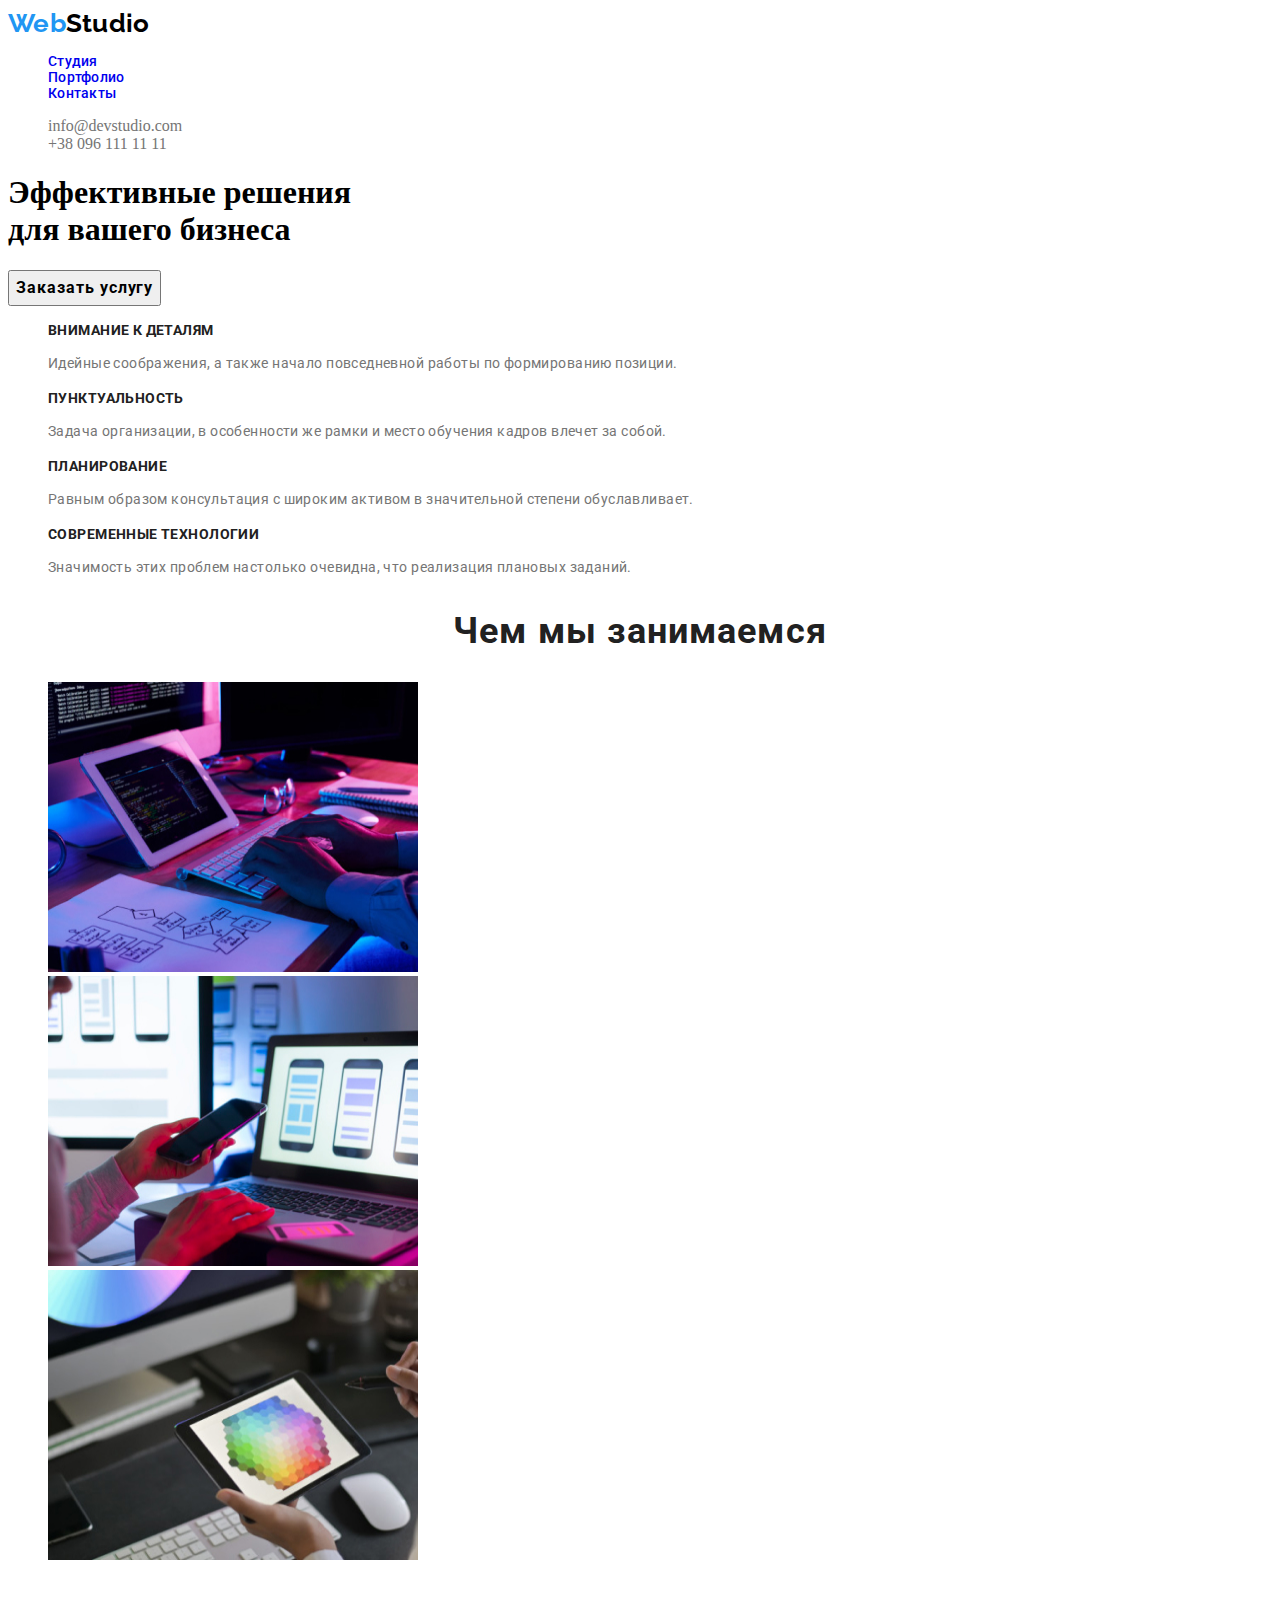
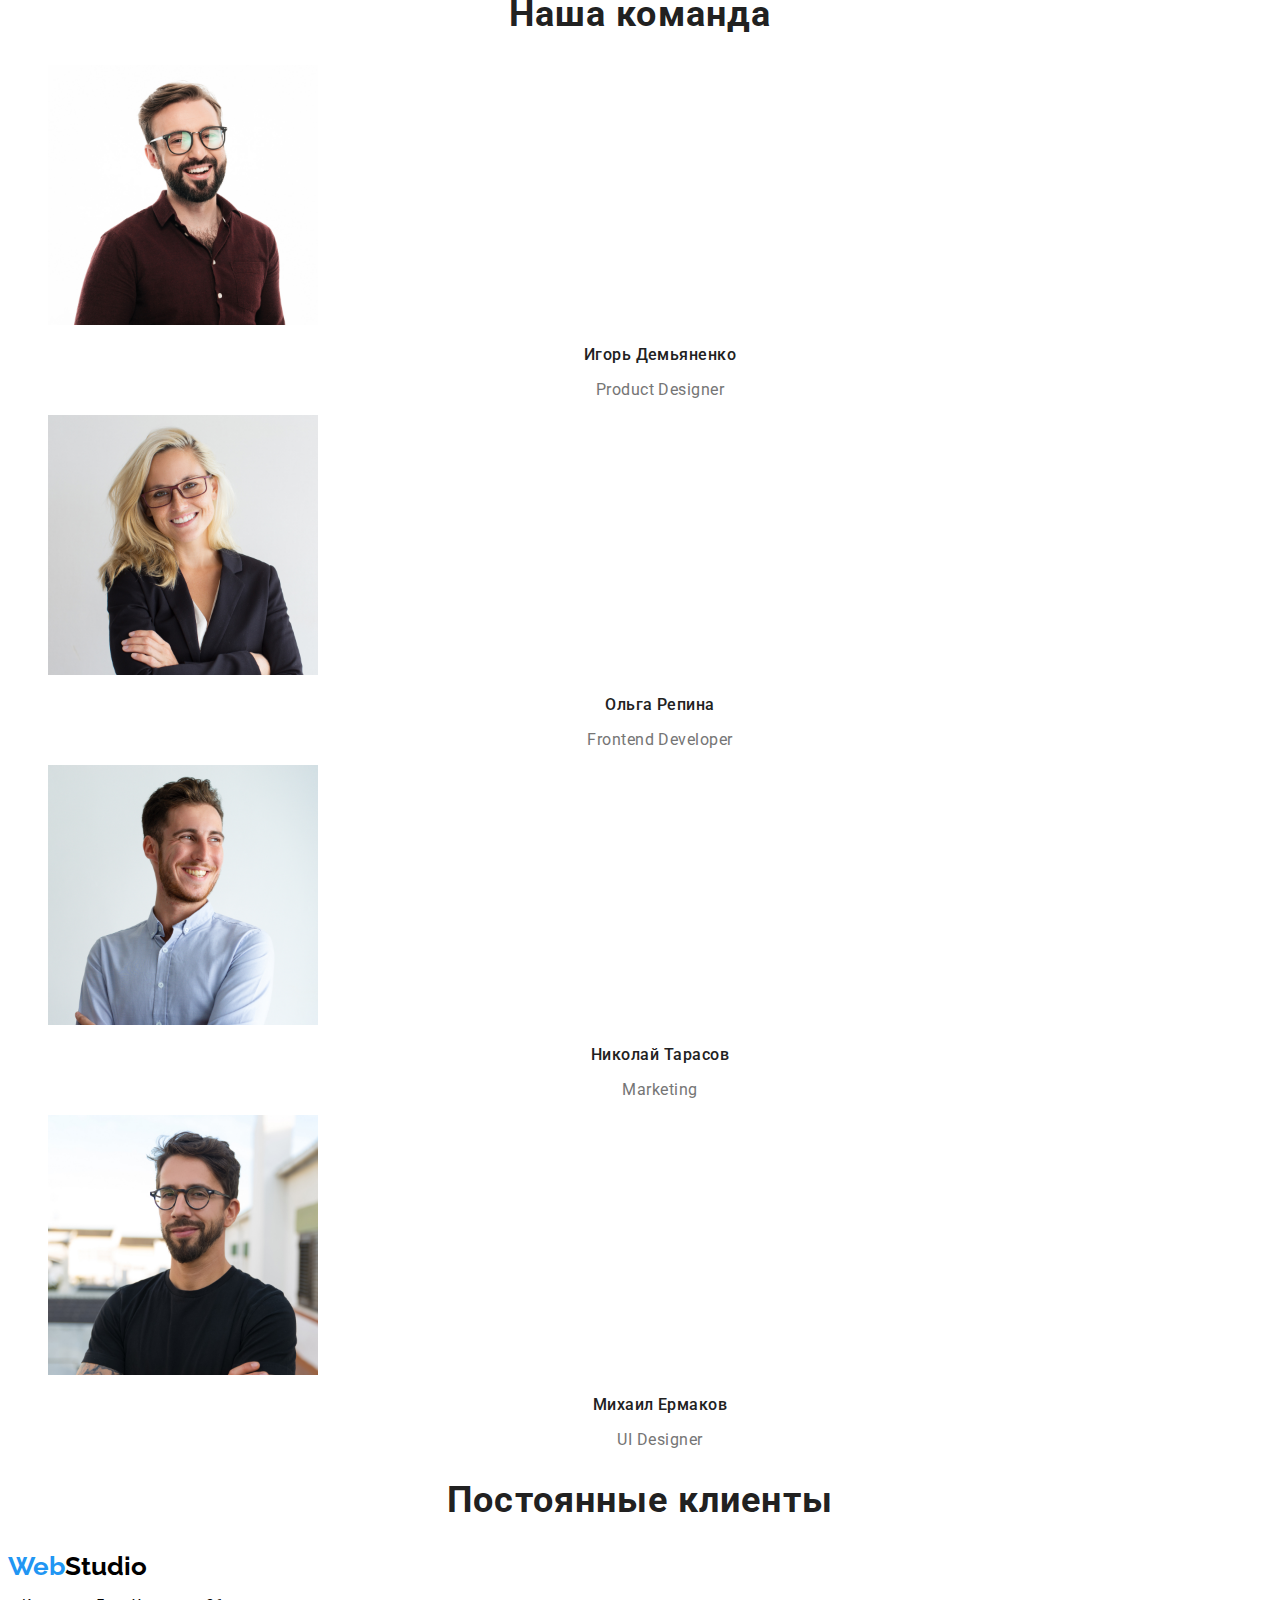
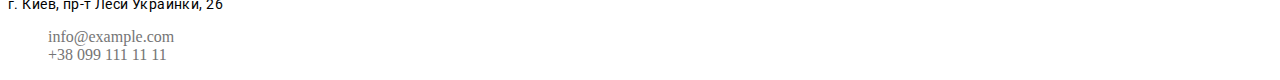
==== index.html @ 6f0ac0cc "Копирует файлы второй работы" ====
<!DOCTYPE html>
<html lang="ru">
<head>
    <meta charset="UTF-8">
    <meta name="viewport" content="width=device-width, initial-scale=1.0">
    <title lang="en">WebStudio</title>
    <link <link href="https://fonts.googleapis.com/css2?family=Raleway:wght@700&family=Roboto:wght@400;500;700;900&display=swap" rel="stylesheet">
    <link rel="stylesheet" href="https://cdnjs.cloudflare.com/ajax/libs/modern-normalize/1.0.0/modern-normalize.min.css" integrity="sha512-ISS7cAi1PEhQ8jnbJpJZMd29NlhNj4AWYyLOSp2CE/CsHxTCu+r+t0D2yoJudVrd0/8fTVPUVDzY5Tvli75u/g==" crossorigin="anonymous" />
    <link rel="stylesheet" href="./style.css">
</head>
<!---->
<body>
    <header>
        <nav class="nav">
            <a class="logo" lang="en" href="#">
            <span class="logo-first">Web</span><span class="logo-second">Studio</span>
            </a>
            <ul class="nav-list">

                <li class="nav-list"><a class="nav-list-studio" href="index.html">Студия</a></li>
                <li class="nav-list"><a class="nav-list-portfolio" href="portfolio.html">Портфолио</a></li>
                <li class="nav-list"><a class="nav-list-contacts" href="#">Контакты</a></li>
                
            </ul>
        </nav>
        <ul class="contacts">
            <li class="contacts"><a class="mail" href="mailto:info@devstudio.com">info@devstudio.com</a></li>
            <li class="contacts"><a class="tel" href="tel:+380961111111">+38 096 111 11 11</a></li>
        </ul>    
    </header>
    <main>
        <!-- HERO -->
        <section class="hero">
        <h1 class="hero-title">Эффективные решения<br> для вашего бизнеса</h1>
        <button class="hero-btn" type="button">Заказать услугу</button>
        </section>
        <!-- Преимущества работы -->
        <section class="advantages">
        <!-- <h2>Преимущества работы с нами</h2> -->
        <ul class="advantages-list">
            <li class="advantages-item">
                <h3 class="advantages-title">Внимание к деталям</h3>
                <p class="advantages-discription">Идейные соображения, а также начало повседневной работы по формированию позиции.</p>
            </li>
            <li>
                <h3 class="advantages-title">Пунктуальность</h3>
                <p class="advantages-discription">Задача организации, в особенности же рамки и место обучения кадров влечет за собой.</p>
            </li>
            <li>
                <h3 class="advantages-title">Планирование</h3>
                <p class="advantages-discription">Равным образом консультация с широким активом в значительной степени обуславливает.</p>
            </li>
            <li>
                <h3 class="advantages-title">Современные технологии</h3>
                <p class="advantages-discription">Значимость этих проблем настолько очевидна, что реализация плановых заданий.</p>
            </li>
        </ul>
        <h2 class="we_made-title">Чем мы занимаемся</h2>
        <ul class="we_made_job-list">
            <li><img src="Images/img.jpg" alt="Ноутбук на столе." width="370" height="290"></li>
            <li><img src="Images/img(1).jpg" alt="Телефон." width="370" height="290"></li>
            <li><img src="Images/img(2).jpg" alt="Планшет." width="370" height="290"></li>
        </ul>
        </section>
        <!-- Наша команда -->
        <section class="our_team">
        <h2 class="our_team-tilte">Наша команда</h2>
        <ul class="our-team-list">
            <li class="our_team-item"><img src="Images/img(3).jpg" alt="Игорь Демьяненко" width="270" height="260">
            <h3 class="our_team-item-title">Игорь Демьяненко</h3><p lang="en" class="our_team-item-position">Product Designer</p></li>
            <li class="our_team-item"><img src="Images/img(4).jpg" alt="Ольга Репина" width="270" height="260">
            <h3 class="our_team-item-title">Ольга Репина</h3><p lang="en" class="our_team-item-position">Frontend Developer</p></li>
            <li class="our_team-item"><img src="Images/img(5).jpg" alt="Николай Тарасов" width="270" height="260">
            <h3 class="our_team-item-title">Николай Тарасов</h3><p lang="en" class="our_team-item-position">Marketing</p></li>
            <li class="our_team-item"><img src="Images/img(6).jpg" alt="Михаил Ермаков" width="270" height="260">
            <h3 class="our_team-item-title">Михаил Ермаков</h3><p lang="en" class="our_team-item-position">UI Designer</p></li>
        </ul>
        </section>
        <section>
            <h2 class="constant-clients">Постоянные клиенты</h2>
        </section>
    </main> 
    <footer class="footer">
        <a class="logo" lang="en" href="#"> 
            <span class="logo-first">Web</span><span class="logo-second">Studio</span>
        </a>
        <address class="adress">
            <p class="adress-gorod">г. Киев, пр-т Леси Украинки, 26</p>
            <ul class="contacts">
                <li><a class="mail" href="mailto:info@example.com">info@example.com</a></li>
                <li><a class="tel" href="tel:+380991111111">+38 099 111 11 11</a></li>
            </ul>
        </address>
    </footer>  

</body>
</html>
---- style.css ----
:root{
    --accent-color:#2196F3;
    --roboto-font: Roboto, sans-serif;
    --raleway-font: Raleway, sans-serif;
    --titles-color: #212121;
    --items-color: #757575;

}
/*------------HEADER--------------*/ 
.logo{
font-family: var(--raleway-font);
font-weight: 700;
font-size: 26px;
line-height: 1.192;
text-decoration: none;    
}
.logo-first{
color: #2196F3;

}
.logo-second{
color: #000000;
}
.nav{
font-family: var(--roboto-font);
font-style: normal;
font-weight: 500;
font-size: 14px;
line-height: 1.143;
letter-spacing: 0.02em;
           
}
.nav-list{
    color: var(--titles-color);
}
.nav-list, .contacts, .advantages-list, .we_made_job-list, .our-team-list, .btn-list, .examples-list {
list-style: none;

}
.nav-list-studio, .nav-list-portfolio, .nav-list-contacts{
    text-decoration: none;
}
.nav-list-studio:hover, .nav-list-studio:focus, 
.nav-list-portfolio:hover, .nav-list-portfolio:focus, 
.nav-list-contacts:hover, .nav-list-contacts:focus {
    color: var(--accent-color);
}
.mail, .tel {
    text-decoration: none;
    color: var(--items-color);
    font-style: normal;
}
.mail:hover, .mail:focus, .tel:hover, .tel:focus{
    color:var(--accent-color);
}

}
/*-------------END HEADER----------------*/

/*-------------HERO----------------*/
.hero-title{
font-family: var(--roboto-font);
font-weight: 900;
font-size: 44px;
line-height: 1,364;
/* or 136% */

text-align: center;
letter-spacing: 0.06em;
text-transform: uppercase;

/*color: #FFFFFF;*/
}
.hero-btn{
font-family: var(--roboto-font);
font-style: normal;
font-weight: bold;
font-size: 16px;
line-height: 1.875;
/* identical to box height, or 187% */

display: flex;
align-items: center;
text-align: center;
letter-spacing: 0.06em;

/*color: #FFFFFF;*/
}
/*--------------END HERO--------------*/

/*--------------ADVANTAGES-------------*/
.advantages-title{
    
    font-family: var(--roboto-font);
    font-style: normal;
    font-weight: bold;
    font-size: 14px;
    line-height:1.143;
    letter-spacing: 0.03em;
    text-transform: uppercase;
    color: var(--titles-color);
}
.advantages-discription{
font-family: var(--roboto-font);
font-style: normal;
font-weight: normal;
font-size: 14px;
line-height: 1.714;
/* or 171% */
letter-spacing: 0.03em;
color: var(--items-color);
}
/*---------------END AVANTAGES--------------*/

/*---------------WE MADE--------------------*/


.we_made-title, .our_team-tilte, .constant-clients{
font-family: var(--roboto-font);
font-weight: 700;
font-size: 36px;
line-height: 1.167;
text-align: center;
letter-spacing: 0.03em;
color: var(--titles-color);
}

/*----------------END WE MADE----------------*/

/*---------------OUR TEAM--------------------*/

.our_team-item-title{
    font-family: var(--roboto-font);
    font-style: normal;
    font-weight: 500;
    font-size: 16px;
    line-height: 1.188;
    text-align: center;
    letter-spacing: 0.03em;
    color: var(--titles-color);
}
.our_team-item-position{
    font-family: var(--roboto-font);
font-style: normal;
font-weight: normal;
font-size: 16px;
line-height: 1.188;
text-align: center;
letter-spacing: 0.03em;
color: var(--items-color);
}
/*-----------------END OUR TEAM---------------*/

/*-----------------FOOTER---------------------*/

.adress-gorod{
    font-family: var(--roboto-font);
font-style: normal;
font-weight: normal;
font-size: 14px;
line-height: 24px1.714;
letter-spacing: 0.03em;
/*color: #FFFFFF;*/
}
/*------------------END FOOTER-----------------*/

/*------------------PORTFOLIO------------------*/

.btn-list{
font-family: var(--roboto-font);
font-style: normal;
font-weight: 500;
font-size: 16px;
line-height: 1.625;
text-align: center;
letter-spacing: 0.03em;
color: var(--titles-color);
}


.examples-title{
    font-family: var(--roboto-font);
font-style: normal;
font-weight: bold;
font-size: 18px;
line-height: 2;
letter-spacing: 0.06em;
color: var(--titles-color);
}
.example-description{
font-family: var(--roboto-font);
font-style: normal;
font-weight: normal;
font-size: 16px;
line-height: 1.875;
letter-spacing: 0.03em;
color: var(--items-color);
}

.btn-item:hover, .btn-item:focus{
    background-color: var(--accent-color); 
    color: #ffffff;
}
/*--------------END PORTFOLIO-----------*/
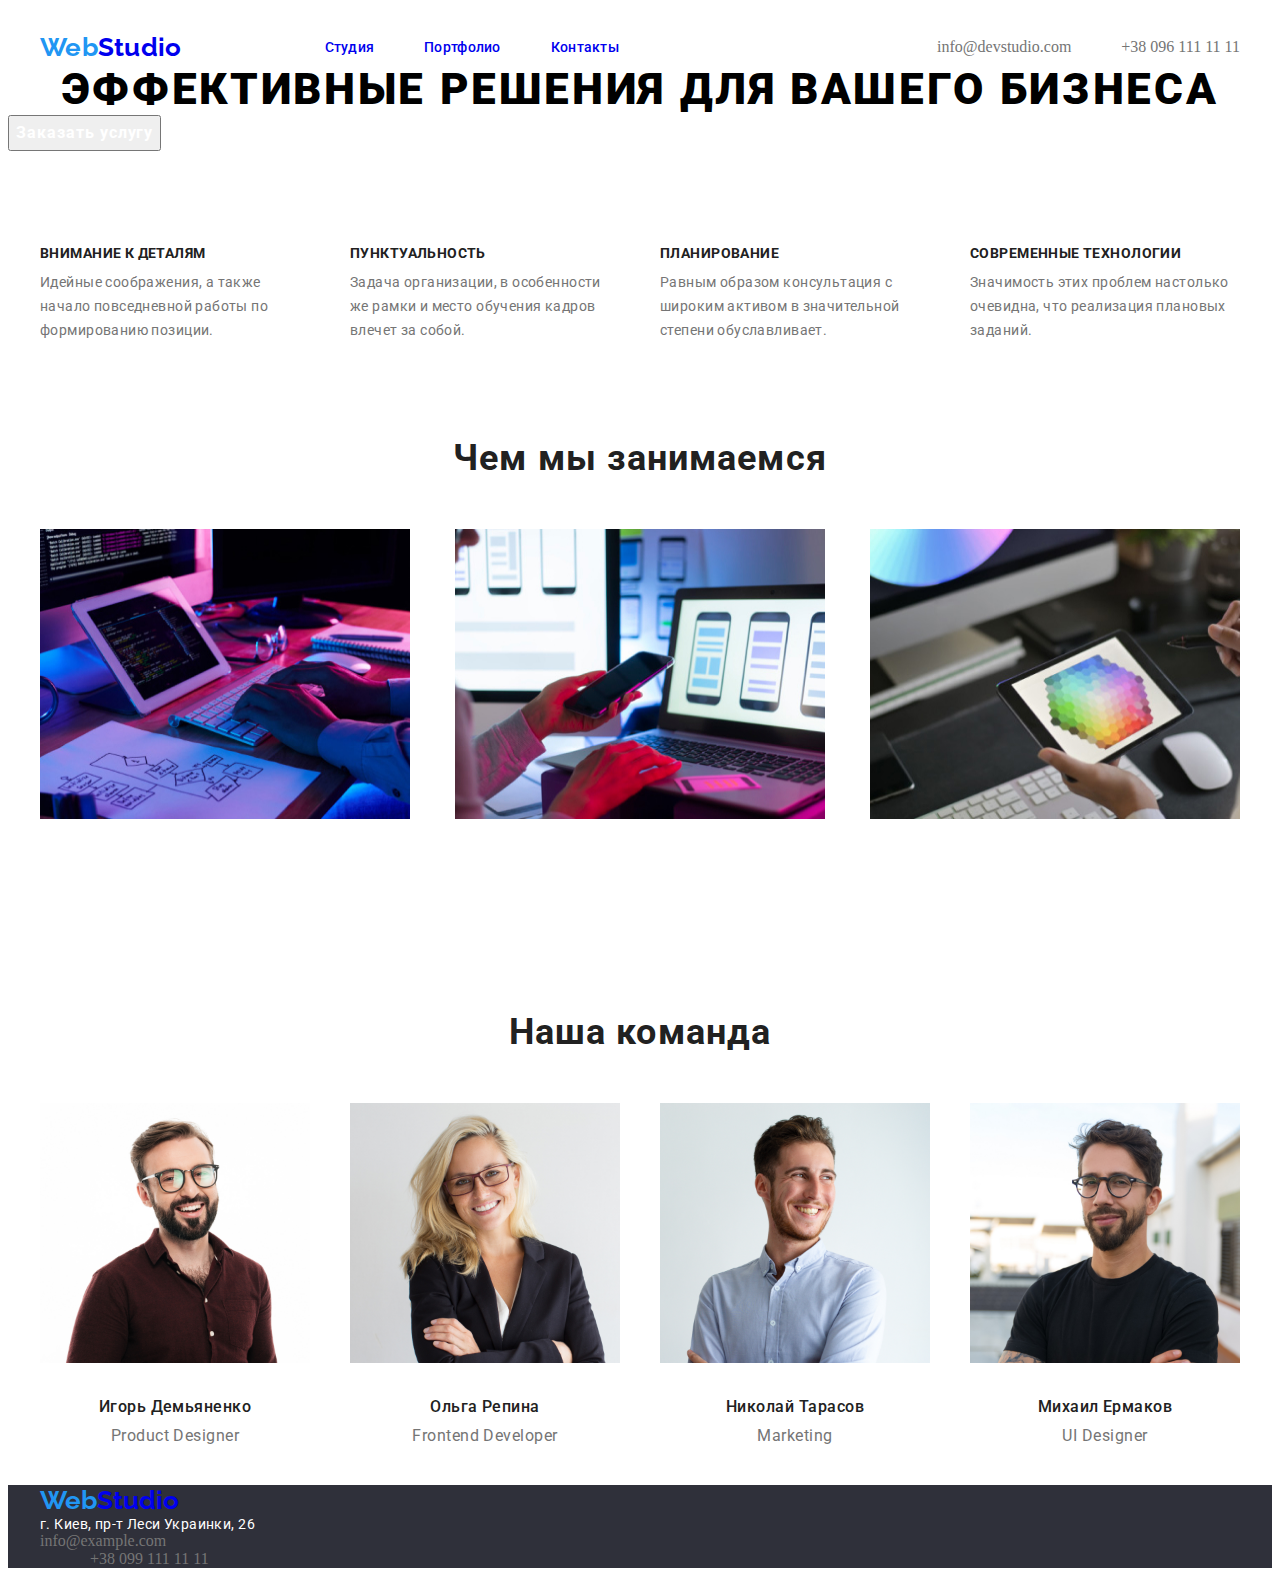
==== commit efccaef2: "Создает страницу студия" ====
--- a/index.html
+++ b/index.html
@@ -10,87 +10,108 @@
 </head>
 <!---->
 <body>
-    <header>
-        <nav class="nav">
-            <a class="logo" lang="en" href="#">
-            <span class="logo-first">Web</span><span class="logo-second">Studio</span>
-            </a>
-            <ul class="nav-list">
+    <header class="header">
+        <div class="container">
+                <nav class="nav">
+                    <div class="container-nav-list">
+                        <a class="logo" lang="en" href="#">
+                        <span class="logo-first">Web</span><span class="logo-second">Studio</span>
+                        </a>
+                        
+                            <ul class="nav-list">
 
-                <li class="nav-list"><a class="nav-list-studio" href="index.html">Студия</a></li>
-                <li class="nav-list"><a class="nav-list-portfolio" href="portfolio.html">Портфолио</a></li>
-                <li class="nav-list"><a class="nav-list-contacts" href="#">Контакты</a></li>
-                
-            </ul>
-        </nav>
-        <ul class="contacts">
-            <li class="contacts"><a class="mail" href="mailto:info@devstudio.com">info@devstudio.com</a></li>
-            <li class="contacts"><a class="tel" href="tel:+380961111111">+38 096 111 11 11</a></li>
-        </ul>    
+                                <li class="nav-list"><a class="nav-list-studio" href="index.html">Студия</a></li>
+                                <li class="nav-list"><a class="nav-list-portfolio" href="portfolio.html">Портфолио</a></li>
+                                <li class="nav-list"><a class="nav-list-contacts" href="#">Контакты</a></li>
+                                
+                            </ul>
+                    </div>
+                </nav>
+                <ul class="container-contacts">
+                    <li class="contacts"><a class="mail" href="mailto:info@devstudio.com">info@devstudio.com</a></li>
+                    <li class="contacts"><a class="tel" href="tel:+380961111111">+38 096 111 11 11</a></li>
+                </ul>
+            
+                            
+        </div>                    
     </header>
     <main>
         <!-- HERO -->
-        <section class="hero">
-        <h1 class="hero-title">Эффективные решения<br> для вашего бизнеса</h1>
-        <button class="hero-btn" type="button">Заказать услугу</button>
+        <section>
+            <div class="container-hero">   
+                <div class="hero-title"><h1 class="hero-title">Эффективные решения для вашего бизнеса</h1></div>
+                <div class="hero-btn"><button class="hero-btn" type="button"><span class="hero-btn-name">Заказать услугу</span></button></div>
+            </div>
         </section>
         <!-- Преимущества работы -->
         <section class="advantages">
         <!-- <h2>Преимущества работы с нами</h2> -->
         <ul class="advantages-list">
-            <li class="advantages-item">
-                <h3 class="advantages-title">Внимание к деталям</h3>
-                <p class="advantages-discription">Идейные соображения, а также начало повседневной работы по формированию позиции.</p>
-            </li>
-            <li>
-                <h3 class="advantages-title">Пунктуальность</h3>
-                <p class="advantages-discription">Задача организации, в особенности же рамки и место обучения кадров влечет за собой.</p>
-            </li>
-            <li>
-                <h3 class="advantages-title">Планирование</h3>
-                <p class="advantages-discription">Равным образом консультация с широким активом в значительной степени обуславливает.</p>
-            </li>
-            <li>
-                <h3 class="advantages-title">Современные технологии</h3>
-                <p class="advantages-discription">Значимость этих проблем настолько очевидна, что реализация плановых заданий.</p>
-            </li>
+            <div class="container-advantages-list container">
+                <li class="advantages-item">
+                    <h3 class="advantages-title">Внимание к деталям</h3>
+                    <p class="advantages-discription">Идейные соображения, а также начало повседневной работы по формированию позиции.</p>
+                </li>
+                <li class="advantages-item">
+                    <h3 class="advantages-title">Пунктуальность</h3>
+                    <p class="advantages-discription">Задача организации, в особенности же рамки и место обучения кадров влечет за собой.</p>
+                </li>
+                <li class="advantages-item">
+                    <h3 class="advantages-title">Планирование</h3>
+                    <p class="advantages-discription">Равным образом консультация с широким активом в значительной степени обуславливает.</p>
+                </li>
+                <li class="advantages-item">
+                    <h3 class="advantages-title">Современные технологии</h3>
+                    <p class="advantages-discription">Значимость этих проблем настолько очевидна, что реализация плановых заданий.</p>
+                </li>
+            </div>
         </ul>
-        <h2 class="we_made-title">Чем мы занимаемся</h2>
-        <ul class="we_made_job-list">
-            <li><img src="Images/img.jpg" alt="Ноутбук на столе." width="370" height="290"></li>
-            <li><img src="Images/img(1).jpg" alt="Телефон." width="370" height="290"></li>
-            <li><img src="Images/img(2).jpg" alt="Планшет." width="370" height="290"></li>
-        </ul>
+        <div class="container-we_made container">
+            <h2 class="we_made-title">Чем мы занимаемся</h2>
+            <ul>
+                <div class="we_made_job-list">
+                    <li><img src="Images/img.jpg" alt="Ноутбук на столе." width="370" height="290"></li>
+                    <li><img src="Images/img(1).jpg" alt="Телефон." width="370" height="290"></li>
+                    <li><img src="Images/img(2).jpg" alt="Планшет." width="370" height="290"></li>
+                </div>
+            </ul>
+        </div>
         </section>
         <!-- Наша команда -->
         <section class="our_team">
-        <h2 class="our_team-tilte">Наша команда</h2>
-        <ul class="our-team-list">
-            <li class="our_team-item"><img src="Images/img(3).jpg" alt="Игорь Демьяненко" width="270" height="260">
-            <h3 class="our_team-item-title">Игорь Демьяненко</h3><p lang="en" class="our_team-item-position">Product Designer</p></li>
-            <li class="our_team-item"><img src="Images/img(4).jpg" alt="Ольга Репина" width="270" height="260">
-            <h3 class="our_team-item-title">Ольга Репина</h3><p lang="en" class="our_team-item-position">Frontend Developer</p></li>
-            <li class="our_team-item"><img src="Images/img(5).jpg" alt="Николай Тарасов" width="270" height="260">
-            <h3 class="our_team-item-title">Николай Тарасов</h3><p lang="en" class="our_team-item-position">Marketing</p></li>
-            <li class="our_team-item"><img src="Images/img(6).jpg" alt="Михаил Ермаков" width="270" height="260">
-            <h3 class="our_team-item-title">Михаил Ермаков</h3><p lang="en" class="our_team-item-position">UI Designer</p></li>
-        </ul>
+            <div class="container-our_team container">
+                <h2 class="our_team-tilte">Наша команда</h2>
+                <ul>
+                    <div class="our-team-list">
+                        <li class="our_team-item"><img src="Images/img(3).jpg" alt="Игорь Демьяненко" width="270" height="260">
+                        <div class="name"><h3 class="our_team-item-title">Игорь Демьяненко</h3></div><div class="position"><p lang="en" class="our_team-item-position">Product Designer</p></div></li>
+                        <li class="our_team-item"><img src="Images/img(4).jpg" alt="Ольга Репина" width="270" height="260">
+                        <div class="name"><h3 class="our_team-item-title">Ольга Репина</h3></div><div class="position"><p lang="en" class="our_team-item-position">Frontend Developer</p></div></li>
+                        <li class="our_team-item"><img src="Images/img(5).jpg" alt="Николай Тарасов" width="270" height="260">
+                        <div class="name"><h3 class="our_team-item-title">Николай Тарасов</h3></div><div class="position"><p lang="en" class="our_team-item-position">Marketing</p></div></li>
+                        <li class="our_team-item"><img src="Images/img(6).jpg" alt="Михаил Ермаков" width="270" height="260">
+                        <div class="name"><h3 class="our_team-item-title">Михаил Ермаков</h3></div><div class="position"><p lang="en" class="our_team-item-position">UI Designer</p></div></li>
+                    </div>
+                </ul>
+            </div>
         </section>
-        <section>
+        <!-- <section>
             <h2 class="constant-clients">Постоянные клиенты</h2>
-        </section>
+        </section>-->
     </main> 
     <footer class="footer">
-        <a class="logo" lang="en" href="#"> 
-            <span class="logo-first">Web</span><span class="logo-second">Studio</span>
-        </a>
-        <address class="adress">
-            <p class="adress-gorod">г. Киев, пр-т Леси Украинки, 26</p>
-            <ul class="contacts">
-                <li><a class="mail" href="mailto:info@example.com">info@example.com</a></li>
-                <li><a class="tel" href="tel:+380991111111">+38 099 111 11 11</a></li>
-            </ul>
-        </address>
+        <div class="container">
+            <a class="logo" lang="en" href="#"> 
+                <span class="logo-first">Web</span><span class="logo-second">Studio</span>
+            </a>
+            <address class="adress">
+                <p class="adress-gorod">г. Киев, пр-т Леси Украинки, 26</p>
+                <ul class="contacts">
+                    <li><a class="mail" href="mailto:info@example.com">info@example.com</a></li>
+                    <li><a class="tel" href="tel:+380991111111">+38 099 111 11 11</a></li>
+                </ul>
+            </address>
+        </div>
     </footer>  
 
 </body>
--- a/style.css
+++ b/style.css
@@ -6,6 +6,25 @@
     --items-color: #757575;
 
 }
+
+h1,
+h2,
+h3,
+h4,
+h5,
+h6{
+    margin: 0;
+}
+
+ul,
+ol{
+    margin: 0;
+    padding: 0;
+}
+p{
+    margin: 0;
+}
+
 /*------------HEADER--------------*/ 
 .logo{
 font-family: var(--raleway-font);
@@ -18,9 +37,55 @@
 color: #2196F3;
 
 }
-.logo-second{
+.header>.logo-second{
 color: #000000;
 }
+
+.header .logo{
+    margin-right: 93px;
+}
+.nav-list:not(:first-child){
+  margin-left: 50px;  
+}
+
+
+.tel{
+    margin-left: 50px;
+}
+
+.container{
+    width: 1200px;
+    padding: 0 15px;
+    margin: 0 auto;
+   /* display: flex;
+    align-items: center;
+    justify-content: space-between;*/
+}
+.header>.container{
+    display: flex;
+    align-items: center;
+    justify-content: space-between;
+    padding-top: 24px;
+}
+.container-nav-list{
+    display: flex;
+    align-items: center;
+}
+.nav-list{
+    display: flex;
+    align-items: center;
+}
+.container-contacts{
+    display: flex;
+    align-items: center;
+    
+}
+
+
+
+
+
+
 .nav{
 font-family: var(--roboto-font);
 font-style: normal;
@@ -39,6 +104,7 @@
 }
 .nav-list-studio, .nav-list-portfolio, .nav-list-contacts{
     text-decoration: none;
+    
 }
 .nav-list-studio:hover, .nav-list-studio:focus, 
 .nav-list-portfolio:hover, .nav-list-portfolio:focus, 
@@ -58,19 +124,26 @@
 /*-------------END HEADER----------------*/
 
 /*-------------HERO----------------*/
+
+.container-hero{
+   display: flex;
+   flex-direction: column;
+   align-items: baseline;
+}
+
 .hero-title{
 font-family: var(--roboto-font);
 font-weight: 900;
 font-size: 44px;
 line-height: 1,364;
-/* or 136% */
-
 text-align: center;
 letter-spacing: 0.06em;
 text-transform: uppercase;
-
+margin: auto;
 /*color: #FFFFFF;*/
 }
+
+
 .hero-btn{
 font-family: var(--roboto-font);
 font-style: normal;
@@ -79,12 +152,22 @@
 line-height: 1.875;
 /* identical to box height, or 187% */
 
+/*color: #FFFFFF;*/
+.hero-btn-name{
+font-family: var(--roboto-font);
+font-style: normal;
+font-weight: bold;
+font-size: 16px;
+line-height: 1.875;
+/* identical to box height, or 187% */
+
 display: flex;
 align-items: center;
 text-align: center;
 letter-spacing: 0.06em;
 
-/*color: #FFFFFF;*/
+color: #FFFFFF;
+}
 }
 /*--------------END HERO--------------*/
 
@@ -109,7 +192,23 @@
 /* or 171% */
 letter-spacing: 0.03em;
 color: var(--items-color);
-}
+max-width: 270px;
+margin-top: 10px;
+}
+
+.container-advantages-list{
+    display: flex;
+    align-items: center;
+    margin-top: 94px;
+    justify-content: space-between;
+
+}
+
+
+.container-advantages-list:not(:last-child){
+    margin-right: 30px;
+}
+
 /*---------------END AVANTAGES--------------*/
 
 /*---------------WE MADE--------------------*/
@@ -125,9 +224,27 @@
 color: var(--titles-color);
 }
 
+.container-we_made{
+    margin-top: 94px;
+}
+.we_made_job-list{
+    display: flex;
+    justify-content: space-between;
+    margin-top: 50px;
+}
+.we_made_job-list:not(:last-child){
+    margin-right: 30px;
+}
 /*----------------END WE MADE----------------*/
 
 /*---------------OUR TEAM--------------------*/
+.name{
+    padding-top: 30px;
+
+}
+.position{
+    margin-top: 10px;
+}
 
 .our_team-item-title{
     font-family: var(--roboto-font);
@@ -138,6 +255,7 @@
     text-align: center;
     letter-spacing: 0.03em;
     color: var(--titles-color);
+    
 }
 .our_team-item-position{
     font-family: var(--roboto-font);
@@ -148,10 +266,33 @@
 text-align: center;
 letter-spacing: 0.03em;
 color: var(--items-color);
+margin-bottom: 10px;
+}
+
+.container-our_team{
+    margin-top: 94px;
+    padding-top: 94px;
+}
+.our-team-list{
+    display: flex;
+    justify-content: space-between;
+    margin-top: 50px;
+    padding-bottom: 30px;
+}
+.our-team-list:not(:last-child){
+    margin-right: 30px;
+
 }
 /*-----------------END OUR TEAM---------------*/
 
 /*-----------------FOOTER---------------------*/
+
+.footer{
+    background-color: #2F303A;
+}
+.footer>.logo-second{
+    color: #ffffff;
+}
 
 .adress-gorod{
     font-family: var(--roboto-font);
@@ -160,7 +301,7 @@
 font-size: 14px;
 line-height: 24px1.714;
 letter-spacing: 0.03em;
-/*color: #FFFFFF;*/
+color: #FFFFFF;
 }
 /*------------------END FOOTER-----------------*/
 
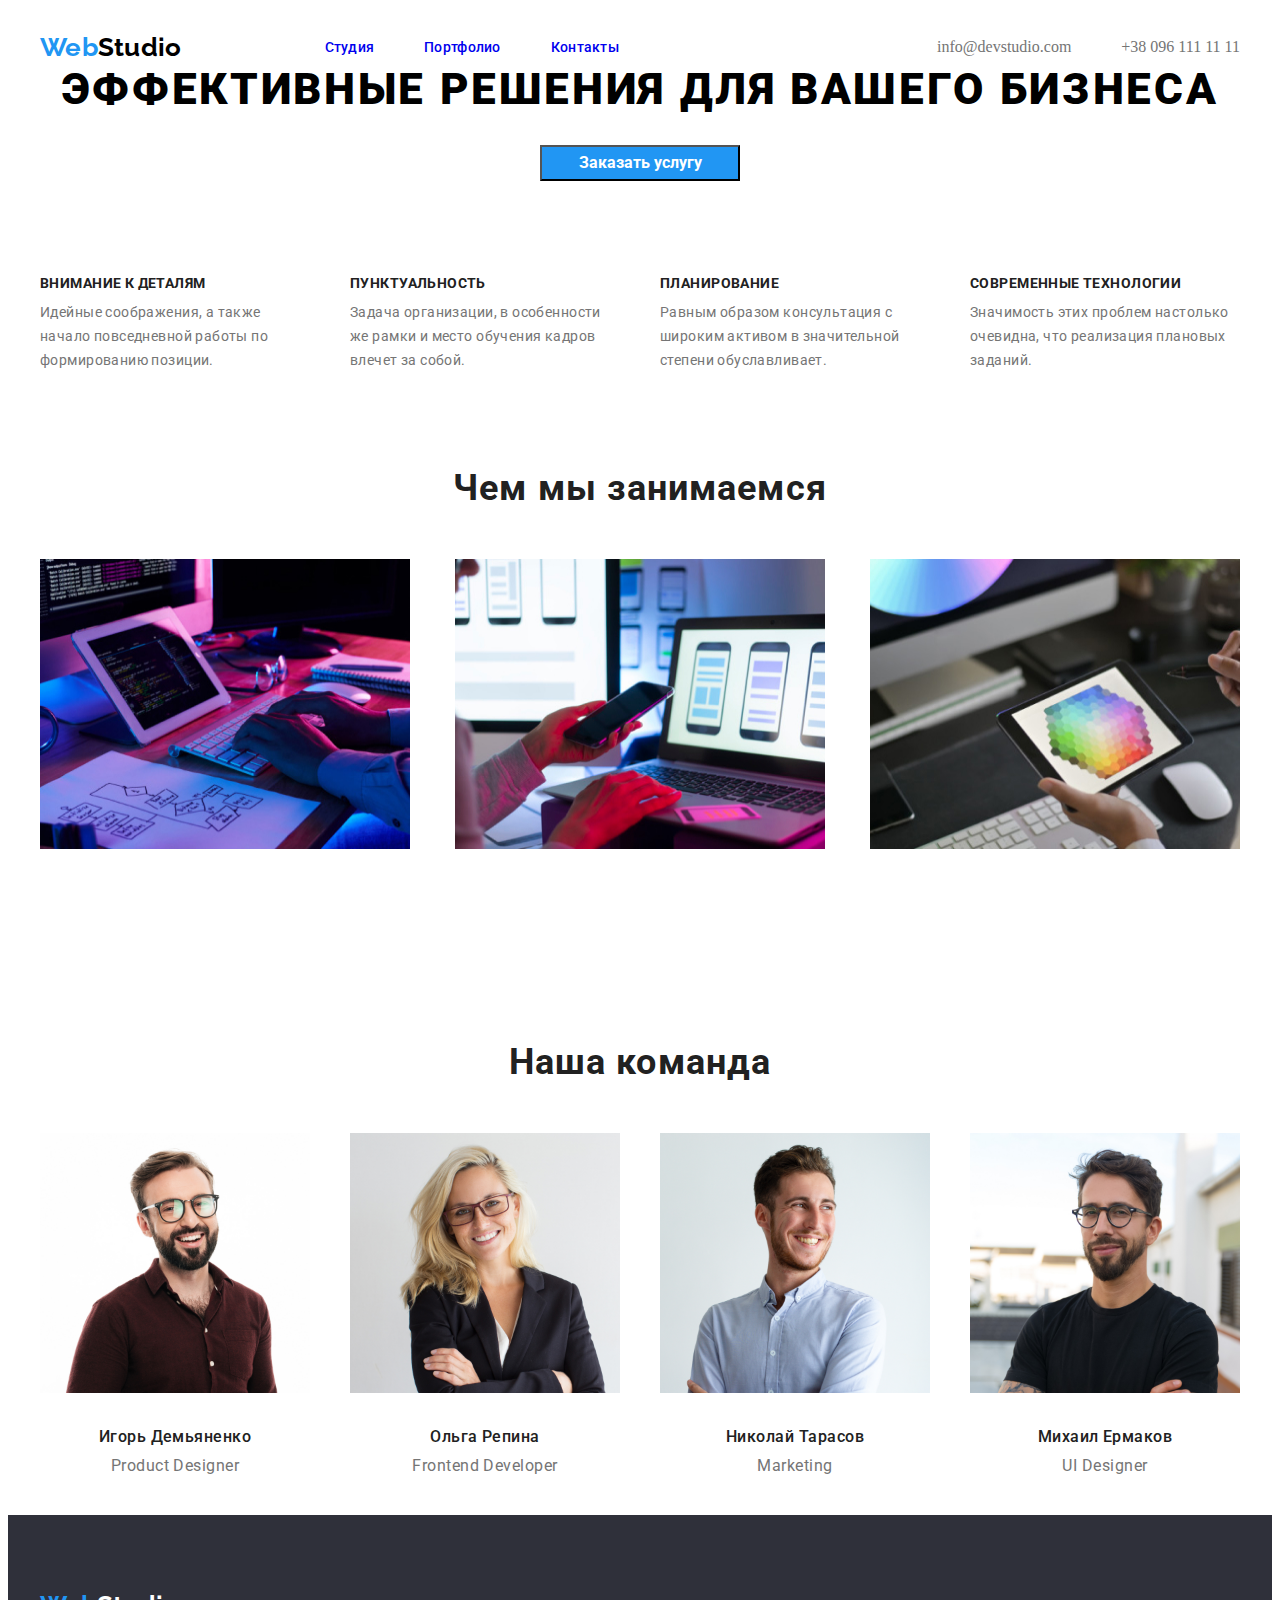
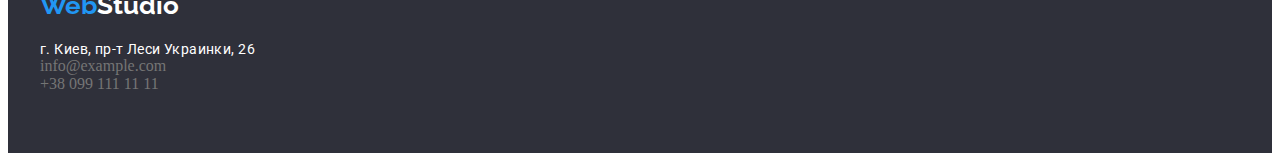
==== commit 2d6f2fdf: "Добавляет футер" ====
--- a/index.html
+++ b/index.html
@@ -29,7 +29,7 @@
                 </nav>
                 <ul class="container-contacts">
                     <li class="contacts"><a class="mail" href="mailto:info@devstudio.com">info@devstudio.com</a></li>
-                    <li class="contacts"><a class="tel" href="tel:+380961111111">+38 096 111 11 11</a></li>
+                    <li class="contacts"><a class="tel tel-head" href="tel:+380961111111">+38 096 111 11 11</a></li>
                 </ul>
             
                             
@@ -40,7 +40,7 @@
         <section>
             <div class="container-hero">   
                 <div class="hero-title"><h1 class="hero-title">Эффективные решения для вашего бизнеса</h1></div>
-                <div class="hero-btn"><button class="hero-btn" type="button"><span class="hero-btn-name">Заказать услугу</span></button></div>
+                <div class="container-hero-btn"><button class="hero-btn" type="button"><span class="hero-btn-name">Заказать услугу</span></button></div>
             </div>
         </section>
         <!-- Преимущества работы -->
@@ -101,15 +101,18 @@
     </main> 
     <footer class="footer">
         <div class="container">
-            <a class="logo" lang="en" href="#"> 
-                <span class="logo-first">Web</span><span class="logo-second">Studio</span>
-            </a>
+            <div class="container-logo">
+                <a class="logo" lang="en" href="#"> 
+                    <span class="logo-first">Web</span><span class="logo-foot">Studio</span></a> 
+            </div>
             <address class="adress">
-                <p class="adress-gorod">г. Киев, пр-т Леси Украинки, 26</p>
-                <ul class="contacts">
-                    <li><a class="mail" href="mailto:info@example.com">info@example.com</a></li>
-                    <li><a class="tel" href="tel:+380991111111">+38 099 111 11 11</a></li>
-                </ul>
+                <div class="container-adress">
+                    <p class="adress-gorod">г. Киев, пр-т Леси Украинки, 26</p>
+                    <ul class="contacts">
+                        <li><a class="mail" href="mailto:info@example.com">info@example.com</a></li>
+                        <li><a class="tel" href="tel:+380991111111">+38 099 111 11 11</a></li>
+                    </ul>
+                </div>
             </address>
         </div>
     </footer>  
--- a/style.css
+++ b/style.css
@@ -37,7 +37,7 @@
 color: #2196F3;
 
 }
-.header>.logo-second{
+.logo-second{
 color: #000000;
 }
 
@@ -49,7 +49,7 @@
 }
 
 
-.tel{
+.tel-head{
     margin-left: 50px;
 }
 
@@ -126,9 +126,9 @@
 /*-------------HERO----------------*/
 
 .container-hero{
-   display: flex;
-   flex-direction: column;
-   align-items: baseline;
+    text-align: center;
+
+    padding-top: 200px;
 }
 
 .hero-title{
@@ -136,39 +136,42 @@
 font-weight: 900;
 font-size: 44px;
 line-height: 1,364;
-text-align: center;
 letter-spacing: 0.06em;
 text-transform: uppercase;
-margin: auto;
+text-align: center;
+margin-bottom: 30px;
 /*color: #FFFFFF;*/
 }
 
 
 .hero-btn{
+font-family: var(--roboto-font);
+font-style: normal;
+font-weight: bold;
+font-size: 16px;
+line-height: 1.875;
+text-align: center;
+min-width: 200px;
+background-color: var(--accent-color);
+
+/* identical to box height, or 187% */
+
+color: #FFFFFF;
+}
+
+.hero-btn-name{
 font-family: var(--roboto-font);
 font-style: normal;
 font-weight: bold;
 font-size: 16px;
 line-height: 1.875;
 /* identical to box height, or 187% */
-
-/*color: #FFFFFF;*/
-.hero-btn-name{
-font-family: var(--roboto-font);
-font-style: normal;
-font-weight: bold;
-font-size: 16px;
-line-height: 1.875;
-/* identical to box height, or 187% */
-
-display: flex;
-align-items: center;
-text-align: center;
-letter-spacing: 0.06em;
-
-color: #FFFFFF;
-}
-}
+}
+
+.container-hero-btn{
+    text-align: center;
+}
+
 /*--------------END HERO--------------*/
 
 /*--------------ADVANTAGES-------------*/
@@ -289,9 +292,18 @@
 
 .footer{
     background-color: #2F303A;
-}
-.footer>.logo-second{
-    color: #ffffff;
+    padding-top: 75px;
+    padding-bottom: 60px;
+}
+.logo-foot{
+    color: #ffffff;    
+}
+
+.container-logo{
+margin-bottom: 20px;
+}
+.container-address{
+    text-align: left;
 }
 
 .adress-gorod{
@@ -303,6 +315,9 @@
 letter-spacing: 0.03em;
 color: #FFFFFF;
 }
+
+
+
 /*------------------END FOOTER-----------------*/
 
 /*------------------PORTFOLIO------------------*/
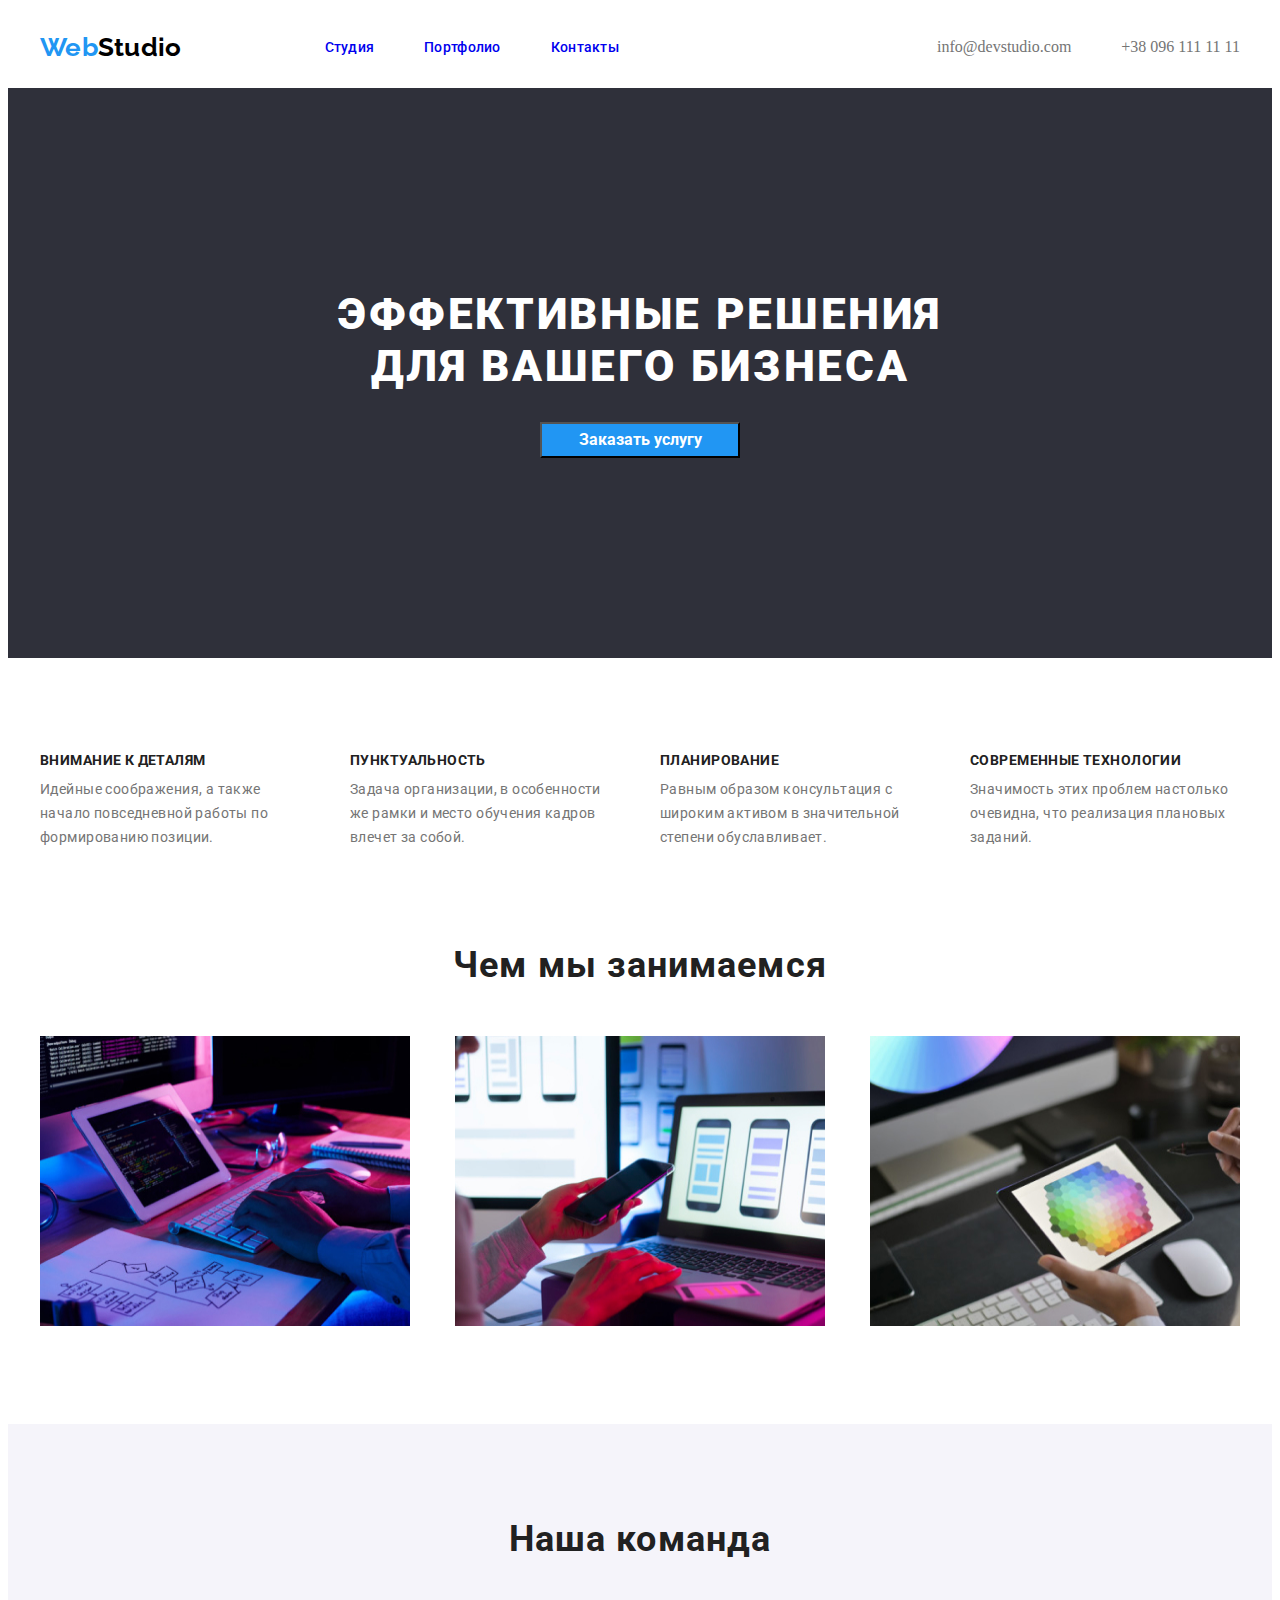
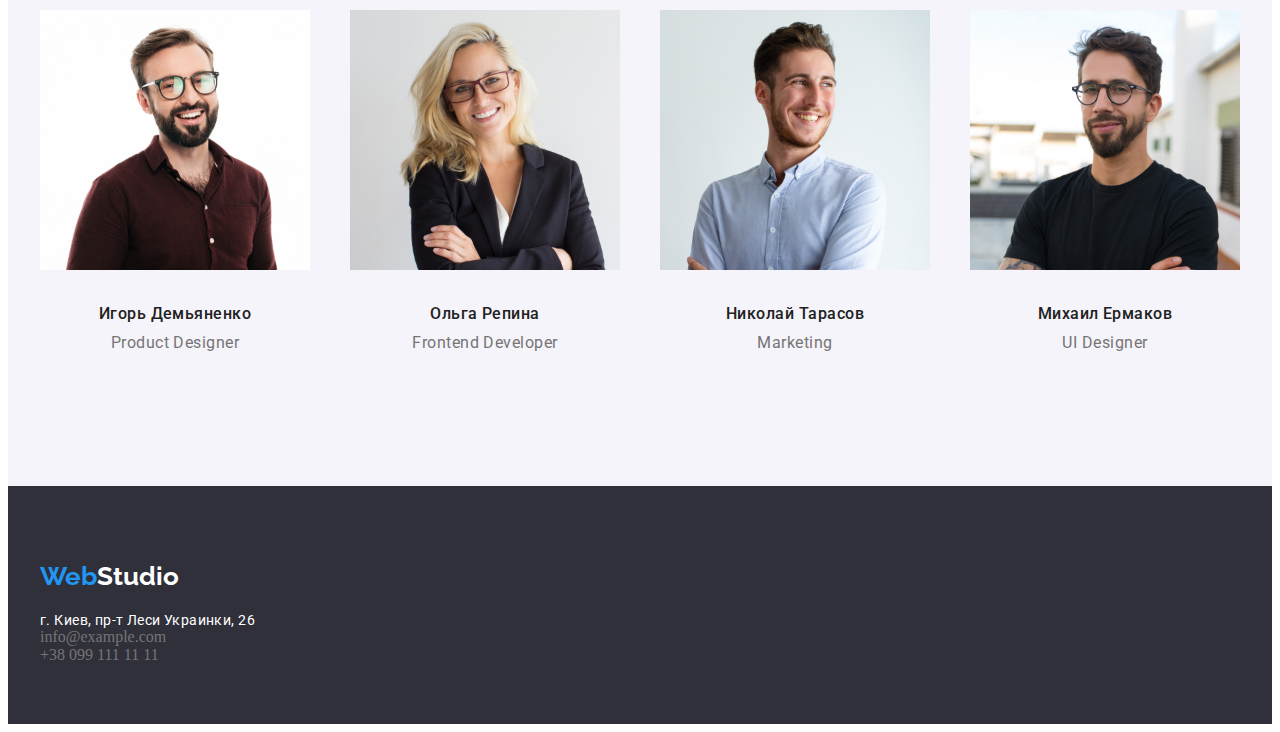
==== commit 70ecf064: "Позиционирует портфолио" ====
--- a/index.html
+++ b/index.html
@@ -37,45 +37,48 @@
     </header>
     <main>
         <!-- HERO -->
-        <section>
+        <section class="hero">
             <div class="container-hero">   
-                <div class="hero-title"><h1 class="hero-title">Эффективные решения для вашего бизнеса</h1></div>
+                <div class="hero-title"><h1 class="hero-title">Эффективные решения<br> для вашего бизнеса</h1></div>
                 <div class="container-hero-btn"><button class="hero-btn" type="button"><span class="hero-btn-name">Заказать услугу</span></button></div>
             </div>
         </section>
         <!-- Преимущества работы -->
         <section class="advantages">
-        <!-- <h2>Преимущества работы с нами</h2> -->
-        <ul class="advantages-list">
-            <div class="container-advantages-list container">
-                <li class="advantages-item">
-                    <h3 class="advantages-title">Внимание к деталям</h3>
-                    <p class="advantages-discription">Идейные соображения, а также начало повседневной работы по формированию позиции.</p>
-                </li>
-                <li class="advantages-item">
-                    <h3 class="advantages-title">Пунктуальность</h3>
-                    <p class="advantages-discription">Задача организации, в особенности же рамки и место обучения кадров влечет за собой.</p>
-                </li>
-                <li class="advantages-item">
-                    <h3 class="advantages-title">Планирование</h3>
-                    <p class="advantages-discription">Равным образом консультация с широким активом в значительной степени обуславливает.</p>
-                </li>
-                <li class="advantages-item">
-                    <h3 class="advantages-title">Современные технологии</h3>
-                    <p class="advantages-discription">Значимость этих проблем настолько очевидна, что реализация плановых заданий.</p>
-                </li>
-            </div>
-        </ul>
-        <div class="container-we_made container">
-            <h2 class="we_made-title">Чем мы занимаемся</h2>
-            <ul>
-                <div class="we_made_job-list">
-                    <li><img src="Images/img.jpg" alt="Ноутбук на столе." width="370" height="290"></li>
-                    <li><img src="Images/img(1).jpg" alt="Телефон." width="370" height="290"></li>
-                    <li><img src="Images/img(2).jpg" alt="Планшет." width="370" height="290"></li>
+            <!-- <h2>Преимущества работы с нами</h2> -->
+            <ul class="advantages-list">
+                <div class="container-advantages-list container">
+                    <li class="advantages-item">
+                        <h3 class="advantages-title">Внимание к деталям</h3>
+                        <p class="advantages-discription">Идейные соображения, а также начало повседневной работы по формированию позиции.</p>
+                    </li>
+                    <li class="advantages-item">
+                        <h3 class="advantages-title">Пунктуальность</h3>
+                        <p class="advantages-discription">Задача организации, в особенности же рамки и место обучения кадров влечет за собой.</p>
+                    </li>
+                    <li class="advantages-item">
+                        <h3 class="advantages-title">Планирование</h3>
+                        <p class="advantages-discription">Равным образом консультация с широким активом в значительной степени обуславливает.</p>
+                    </li>
+                    <li class="advantages-item">
+                        <h3 class="advantages-title">Современные технологии</h3>
+                        <p class="advantages-discription">Значимость этих проблем настолько очевидна, что реализация плановых заданий.</p>
+                    </li>
                 </div>
             </ul>
-        </div>
+        </section>
+        <!--Чем мы занимаемся-->
+        <section>  
+            <div class="container-we_made container">
+                <h2 class="we_made-title">Чем мы занимаемся</h2>
+                <ul>
+                    <div class="we_made_job-list">
+                        <li><img src="Images/img.jpg" alt="Ноутбук на столе." width="370" height="290"></li>
+                        <li><img src="Images/img(1).jpg" alt="Телефон." width="370" height="290"></li>
+                        <li><img src="Images/img(2).jpg" alt="Планшет." width="370" height="290"></li>
+                    </div>
+                </ul>
+            </div>
         </section>
         <!-- Наша команда -->
         <section class="our_team">
--- a/style.css
+++ b/style.css
@@ -40,6 +40,9 @@
 .logo-second{
 color: #000000;
 }
+.header{
+    padding-bottom: 25px;
+}
 
 .header .logo{
     margin-right: 93px;
@@ -82,10 +85,6 @@
 }
 
 
-
-
-
-
 .nav{
 font-family: var(--roboto-font);
 font-style: normal;
@@ -125,10 +124,18 @@
 
 /*-------------HERO----------------*/
 
+
+.hero{
+    padding-bottom: 200px;
+    padding-top: 200px;
+    background-color: #2F303A;
+
+}
 .container-hero{
     text-align: center;
-
+    padding-bottom: 200px;
     padding-top: 200px;
+    background-color: #2F303A;
 }
 
 .hero-title{
@@ -140,7 +147,7 @@
 text-transform: uppercase;
 text-align: center;
 margin-bottom: 30px;
-/*color: #FFFFFF;*/
+color: #FFFFFF;
 }
 
 
@@ -202,7 +209,9 @@
 .container-advantages-list{
     display: flex;
     align-items: center;
-    margin-top: 94px;
+    padding-top: 94px;
+    padding-bottom: 94px;
+    
     justify-content: space-between;
 
 }
@@ -228,7 +237,7 @@
 }
 
 .container-we_made{
-    margin-top: 94px;
+    padding-bottom: 94px;
 }
 .we_made_job-list{
     display: flex;
@@ -273,8 +282,9 @@
 }
 
 .container-our_team{
-    margin-top: 94px;
+
     padding-top: 94px;
+    padding-bottom: 94px;
 }
 .our-team-list{
     display: flex;
@@ -285,6 +295,10 @@
 .our-team-list:not(:last-child){
     margin-right: 30px;
 
+}
+
+.our_team{
+    background-color: #F5F4FA;
 }
 /*-----------------END OUR TEAM---------------*/
 
@@ -307,7 +321,7 @@
 }
 
 .adress-gorod{
-    font-family: var(--roboto-font);
+font-family: var(--roboto-font);
 font-style: normal;
 font-weight: normal;
 font-size: 14px;
@@ -322,6 +336,24 @@
 
 /*------------------PORTFOLIO------------------*/
 
+.container-btn-list{
+display: flex;
+justify-content: center;
+padding-bottom: 34px;
+
+}
+.container-examples-list-line{
+    display: flex;
+    justify-content: space-between;
+    padding-bottom: 30px;
+}
+.card{
+    padding-top: 20px;
+    padding-bottom: 20px;
+    padding-left: 24px;
+    padding-right: 24px;
+}
+
 .btn-list{
 font-family: var(--roboto-font);
 font-style: normal;
@@ -331,6 +363,9 @@
 text-align: center;
 letter-spacing: 0.03em;
 color: var(--titles-color);
+}
+.btn-sheet:not(:last-child){
+    margin-right: 8px;
 }
 
 
@@ -342,6 +377,7 @@
 line-height: 2;
 letter-spacing: 0.06em;
 color: var(--titles-color);
+padding-bottom: 4px;
 }
 .example-description{
 font-family: var(--roboto-font);
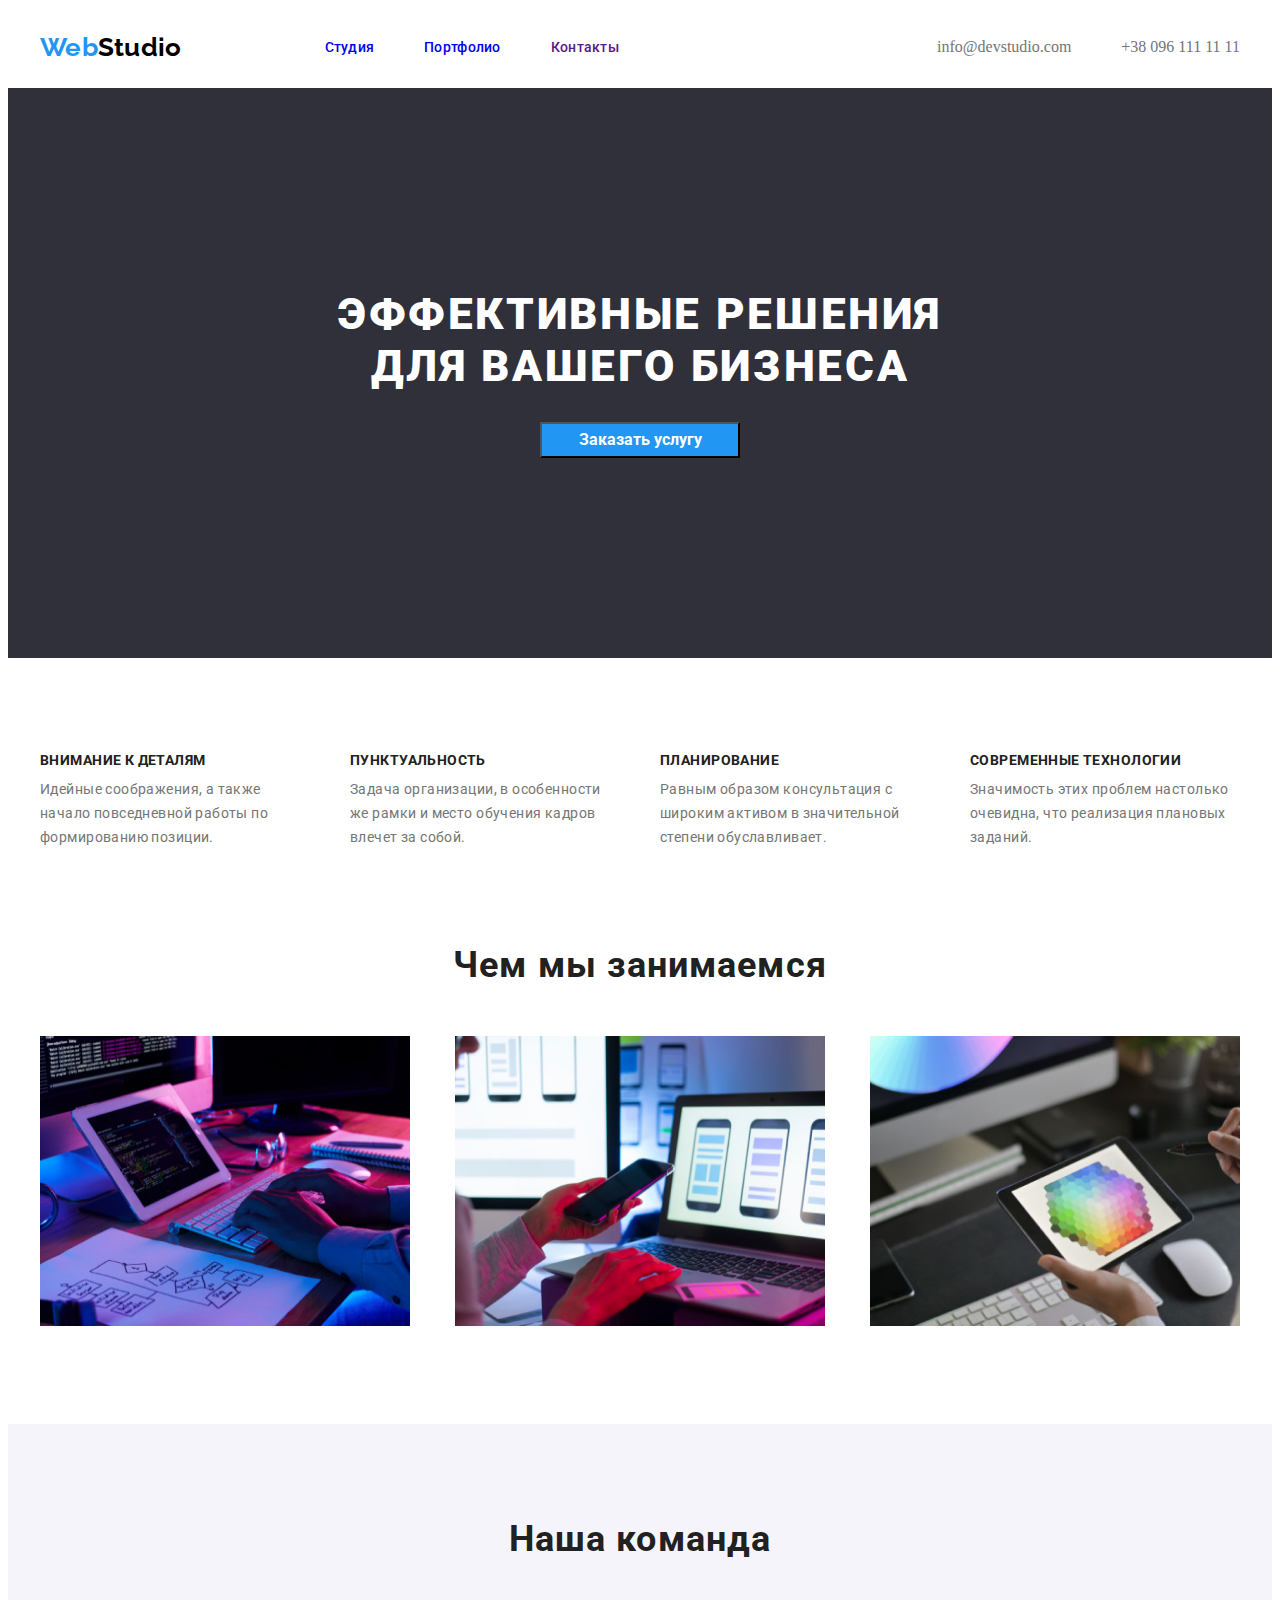
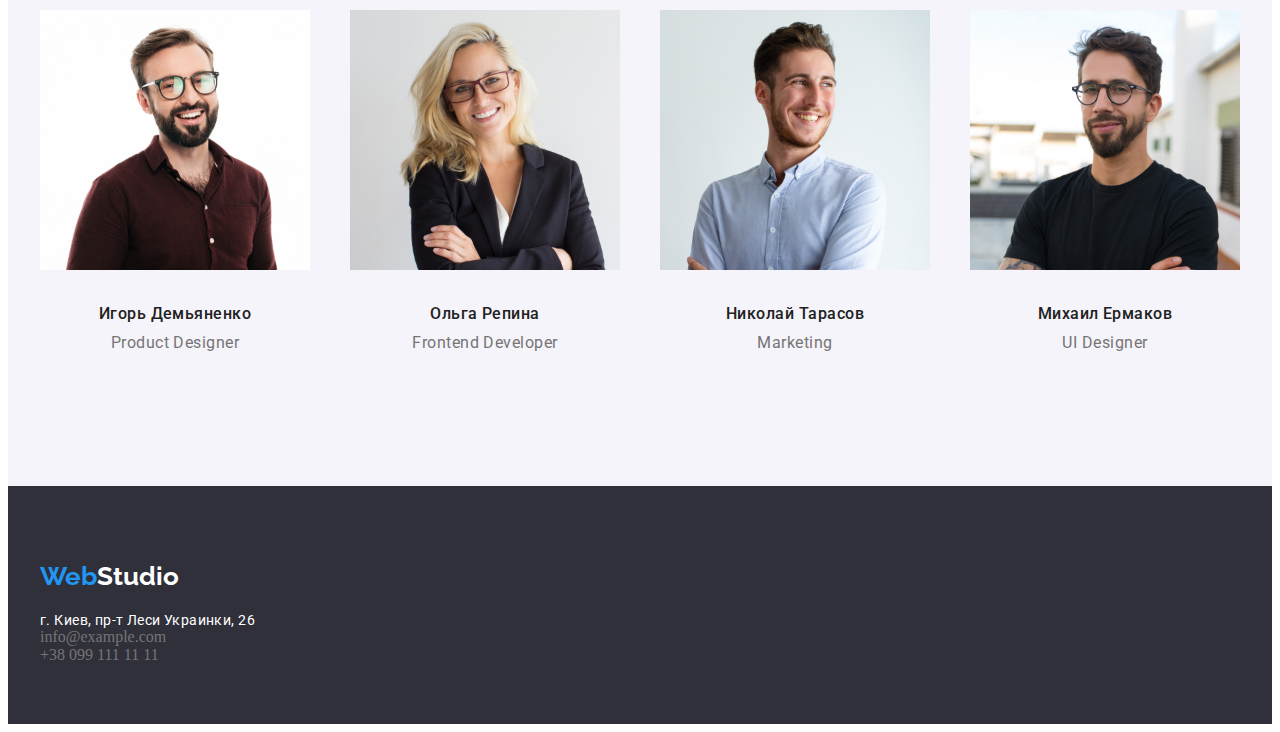
==== commit d4dd518a: "Фиксит ошибки" ====
--- a/index.html
+++ b/index.html
@@ -22,7 +22,7 @@
 
                                 <li class="nav-list"><a class="nav-list-studio" href="index.html">Студия</a></li>
                                 <li class="nav-list"><a class="nav-list-portfolio" href="portfolio.html">Портфолио</a></li>
-                                <li class="nav-list"><a class="nav-list-contacts" href="#">Контакты</a></li>
+                                <li class="nav-list"><a class="nav-list-contacts" href="">Контакты</a></li>
                                 
                             </ul>
                     </div>
--- a/style.css
+++ b/style.css
@@ -60,9 +60,7 @@
     width: 1200px;
     padding: 0 15px;
     margin: 0 auto;
-   /* display: flex;
-    align-items: center;
-    justify-content: space-between;*/
+   
 }
 .header>.container{
     display: flex;
@@ -340,6 +338,8 @@
 display: flex;
 justify-content: center;
 padding-bottom: 34px;
+padding-top: 100px;
+
 
 }
 .container-examples-list-line{
@@ -353,7 +353,31 @@
     padding-left: 24px;
     padding-right: 24px;
 }
-
+.btn-item{
+     background-color: #F5F4FA;
+     border-radius: 4px;
+     border-color: transparent;
+    
+}
+.btn-title{
+    
+width: 84px;
+height: 26px;
+left: 598px;
+top: 180px;
+
+font-family: var(--roboto-font);
+font-style: normal;
+font-weight: 500;
+font-size: 16px;
+line-height: 1.625;
+/* identical to box height, or 162% */
+
+text-align: center;
+letter-spacing: 0.03em;
+
+color:var(--titles-color);
+}
 .btn-list{
 font-family: var(--roboto-font);
 font-style: normal;
@@ -366,6 +390,11 @@
 }
 .btn-sheet:not(:last-child){
     margin-right: 8px;
+}
+.card-item{
+    border-width: 1px;
+    border-style: solid;
+    border-color:transparent;
 }
 
 
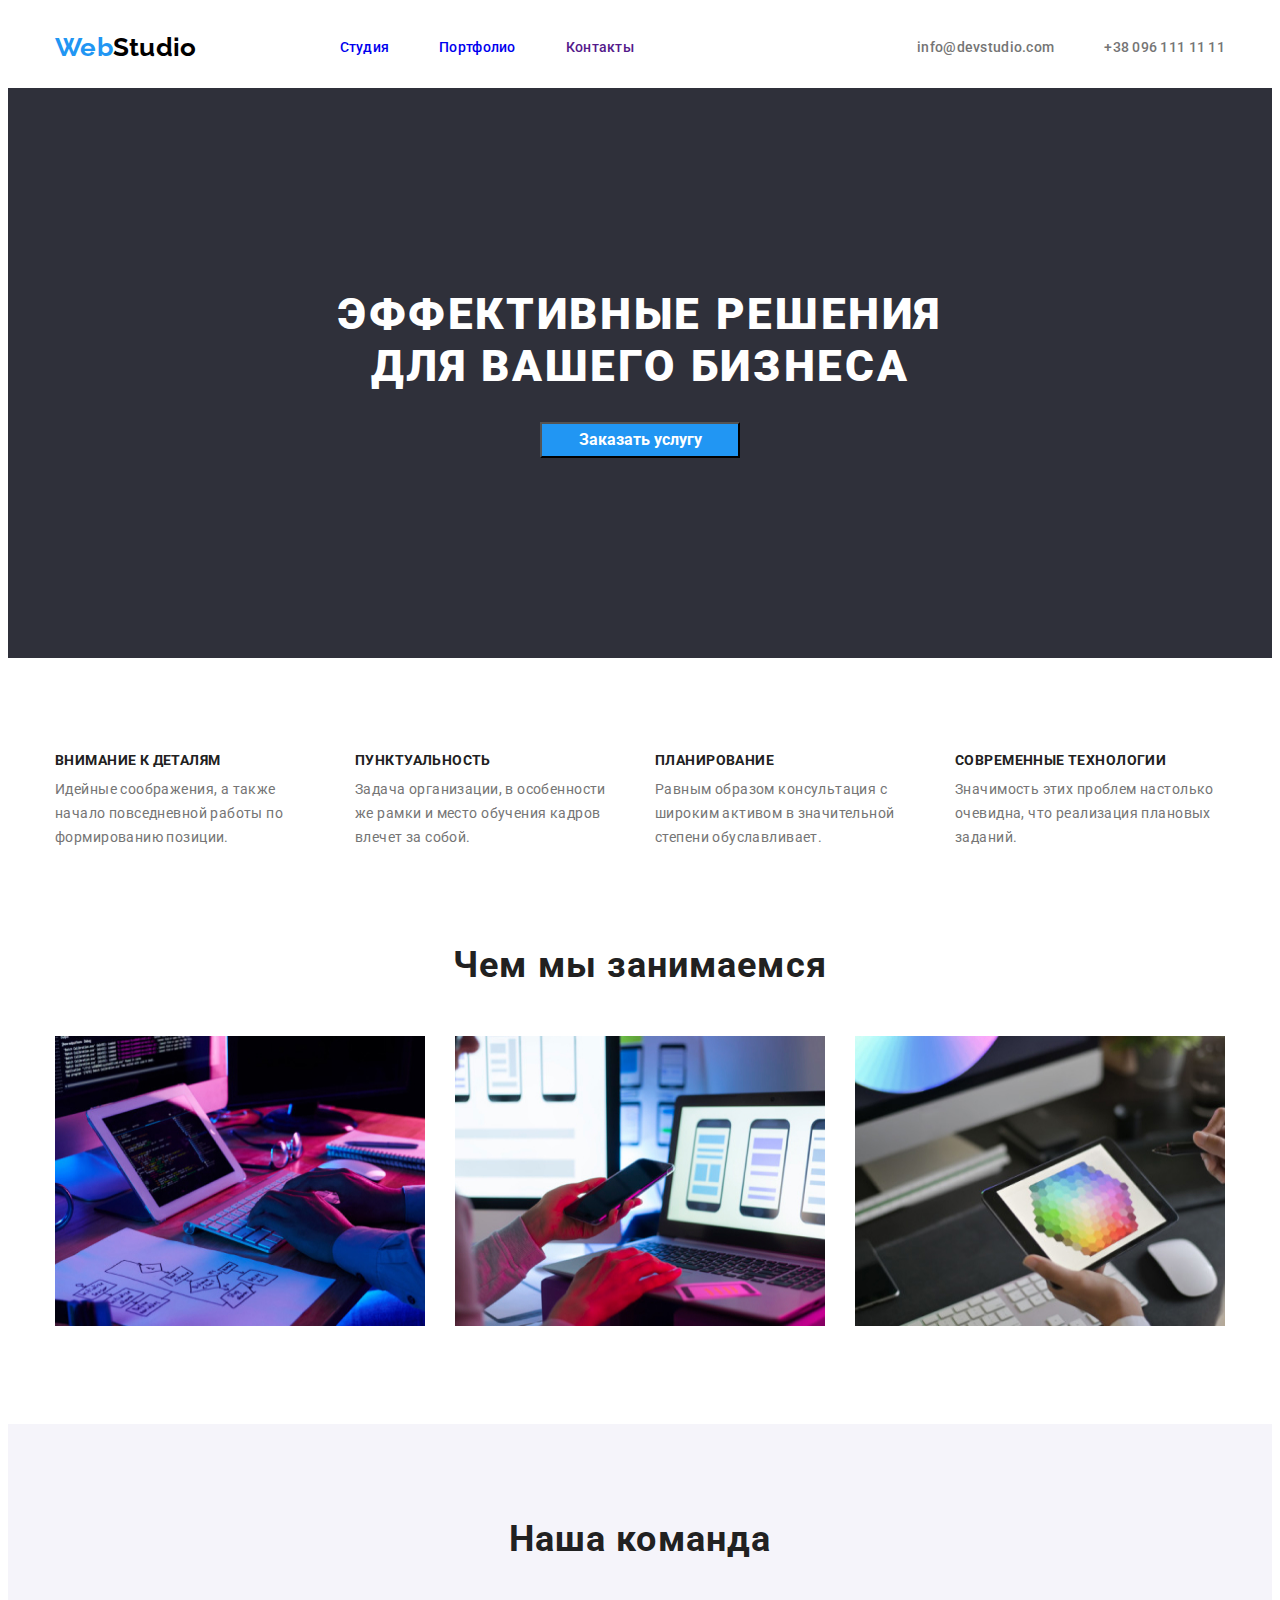
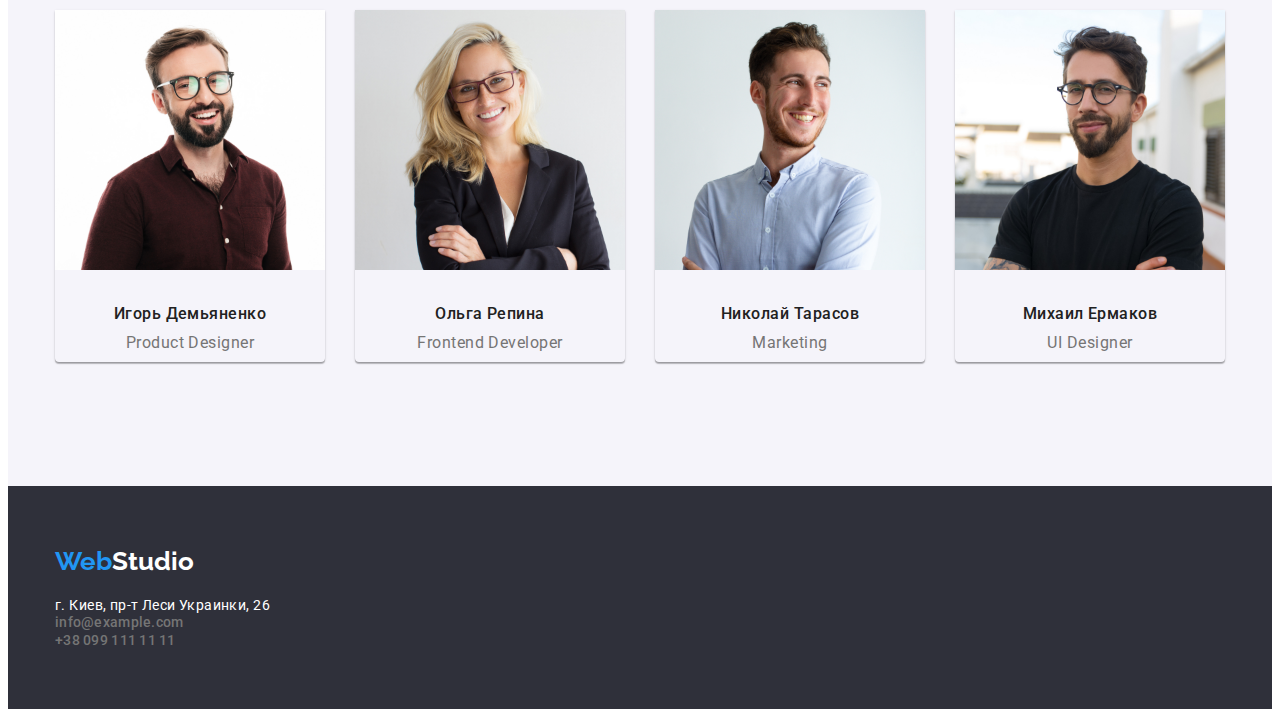
==== commit 34a2b93d: "Делает крайние изменения" ====
--- a/index.html
+++ b/index.html
@@ -86,14 +86,18 @@
                 <h2 class="our_team-tilte">Наша команда</h2>
                 <ul>
                     <div class="our-team-list">
-                        <li class="our_team-item"><img src="Images/img(3).jpg" alt="Игорь Демьяненко" width="270" height="260">
+                        <div class="card-item-studio"><li class="our_team-item"><img src="Images/img(3).jpg" alt="Игорь Демьяненко" width="270" height="260">
                         <div class="name"><h3 class="our_team-item-title">Игорь Демьяненко</h3></div><div class="position"><p lang="en" class="our_team-item-position">Product Designer</p></div></li>
-                        <li class="our_team-item"><img src="Images/img(4).jpg" alt="Ольга Репина" width="270" height="260">
+                        </div>
+                        <div class="card-item-studio"><li class="our_team-item"><img src="Images/img(4).jpg" alt="Ольга Репина" width="270" height="260">
                         <div class="name"><h3 class="our_team-item-title">Ольга Репина</h3></div><div class="position"><p lang="en" class="our_team-item-position">Frontend Developer</p></div></li>
-                        <li class="our_team-item"><img src="Images/img(5).jpg" alt="Николай Тарасов" width="270" height="260">
+                        </div>
+                        <div class="card-item-studio"><li class="our_team-item"><img src="Images/img(5).jpg" alt="Николай Тарасов" width="270" height="260">
                         <div class="name"><h3 class="our_team-item-title">Николай Тарасов</h3></div><div class="position"><p lang="en" class="our_team-item-position">Marketing</p></div></li>
-                        <li class="our_team-item"><img src="Images/img(6).jpg" alt="Михаил Ермаков" width="270" height="260">
+                        </div>
+                        <div class="card-item-studio"><li class="our_team-item"><img src="Images/img(6).jpg" alt="Михаил Ермаков" width="270" height="260">
                         <div class="name"><h3 class="our_team-item-title">Михаил Ермаков</h3></div><div class="position"><p lang="en" class="our_team-item-position">UI Designer</p></div></li>
+                        </div>
                     </div>
                 </ul>
             </div>
--- a/style.css
+++ b/style.css
@@ -46,6 +46,7 @@
 
 .header .logo{
     margin-right: 93px;
+    
 }
 .nav-list:not(:first-child){
   margin-left: 50px;  
@@ -57,7 +58,7 @@
 }
 
 .container{
-    width: 1200px;
+    width: 1170px;
     padding: 0 15px;
     margin: 0 auto;
    
@@ -112,7 +113,14 @@
     text-decoration: none;
     color: var(--items-color);
     font-style: normal;
-}
+    font-family: var(--roboto-font);
+    font-style: normal;
+    font-weight: 500;
+    font-size: 14px;
+    line-height: 1.143;
+    letter-spacing: 0.02em;
+}
+
 .mail:hover, .mail:focus, .tel:hover, .tel:focus{
     color:var(--accent-color);
 }
@@ -278,6 +286,11 @@
 color: var(--items-color);
 margin-bottom: 10px;
 }
+.card-item-studio{
+    
+    border-radius: 0 0 4px 4px;
+    box-shadow: 0px 1px 3px rgba(0, 0, 0, 0.12), 0px 1px 1px rgba(0, 0, 0, 0.14), 0px 2px 1px rgba(0, 0, 0, 0.2);
+}
 
 .container-our_team{
 
@@ -304,8 +317,9 @@
 
 .footer{
     background-color: #2F303A;
-    padding-top: 75px;
+    padding-top: 60px;
     padding-bottom: 60px;
+   
 }
 .logo-foot{
     color: #ffffff;    
@@ -338,7 +352,7 @@
 display: flex;
 justify-content: center;
 padding-bottom: 34px;
-padding-top: 100px;
+padding-top: 94px;
 
 
 }
@@ -352,19 +366,20 @@
     padding-bottom: 20px;
     padding-left: 24px;
     padding-right: 24px;
+    border-bottom: 1px solid #eeeeee;
+    border-left: 1px solid #eeeeee;
+    border-right: 1px solid #eeeeee;
+    
 }
 .btn-item{
      background-color: #F5F4FA;
      border-radius: 4px;
      border-color: transparent;
     
-}
-.btn-title{
-    
-width: 84px;
+/*width: 84px;
 height: 26px;
 left: 598px;
-top: 180px;
+top: 180px;*/
 
 font-family: var(--roboto-font);
 font-style: normal;
@@ -391,15 +406,15 @@
 .btn-sheet:not(:last-child){
     margin-right: 8px;
 }
-.card-item{
-    border-width: 1px;
-    border-style: solid;
-    border-color:transparent;
+
+.examples-item-picture{
+    display: block;
 }
 
 
 .examples-title{
-    font-family: var(--roboto-font);
+    
+font-family: var(--roboto-font);
 font-style: normal;
 font-weight: bold;
 font-size: 18px;
@@ -409,6 +424,7 @@
 padding-bottom: 4px;
 }
 .example-description{
+  
 font-family: var(--roboto-font);
 font-style: normal;
 font-weight: normal;
@@ -416,6 +432,9 @@
 line-height: 1.875;
 letter-spacing: 0.03em;
 color: var(--items-color);
+}
+.padding{
+    padding-bottom: 94px;
 }
 
 .btn-item:hover, .btn-item:focus{
